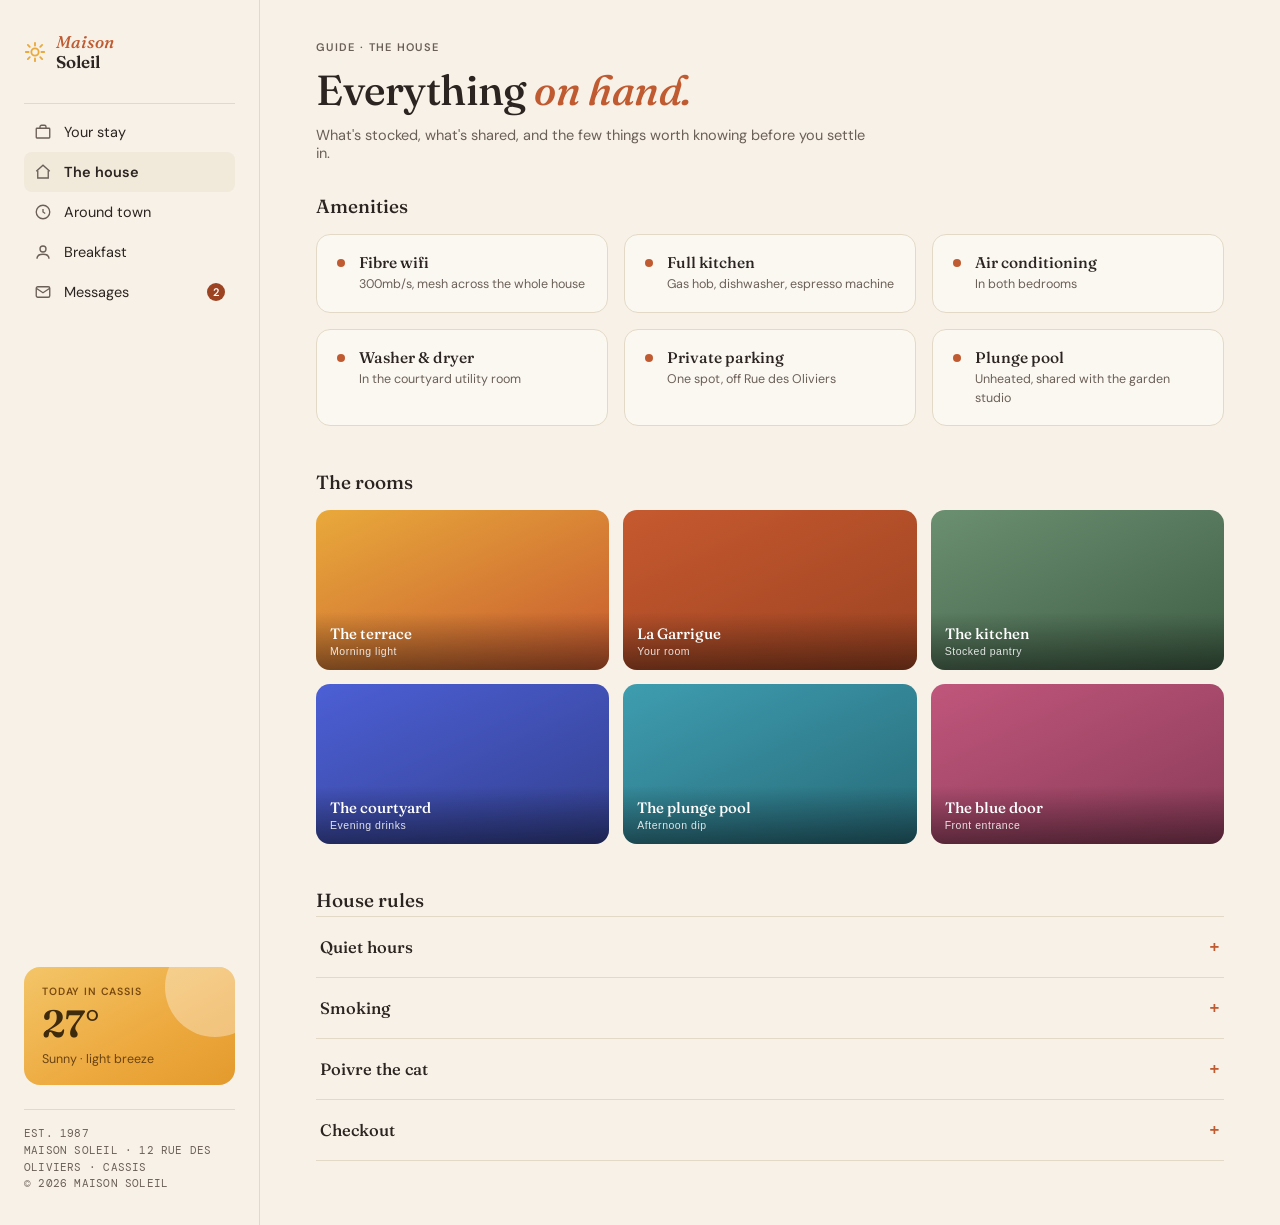
==== house.html @ 41ce0e1a "first release of maison soleil project" ====
<!DOCTYPE html>
<html lang="en">
<head>
<meta charset="UTF-8">
<meta name="viewport" content="width=device-width, initial-scale=1.0">
<title>The house · Maison Soleil</title>
<link rel="preconnect" href="https://fonts.googleapis.com">
<link rel="preconnect" href="https://fonts.gstatic.com" crossorigin>
<link href="https://fonts.googleapis.com/css2?family=Fraunces:ital,opsz,wght@0,9..144,400..600;1,9..144,500..600&family=DM+Sans:wght@400;500;600&family=DM+Mono:wght@400;500&display=swap" rel="stylesheet">
<link rel="stylesheet" href="style.css">
</head>
<body data-page="house">

  <aside>
    <div class="brand">
      <svg class="sun-icon" viewBox="0 0 24 24" fill="none" stroke="currentColor" stroke-width="2" stroke-linecap="round"><circle cx="12" cy="12" r="4"/><path d="M12 2v3M12 19v3M4.2 4.2l2.1 2.1M17.7 17.7l2.1 2.1M2 12h3M19 12h3M4.2 19.8l2.1-2.1M17.7 6.3l2.1-2.1"/></svg>
      <div class="brand-text">
        <span class="maison">Maison</span>
        <span class="soleil">Soleil</span>
      </div>
    </div>

    <nav>
      <ul>
        <li>
          <a class="item" href="index.html" data-page="stay">
            <svg viewBox="0 0 24 24" fill="none" stroke="currentColor" stroke-width="1.8"><rect x="3" y="7" width="18" height="13" rx="1"/><path d="M8 7V5a2 2 0 0 1 2-2h4a2 2 0 0 1 2 2v2"/></svg>
            Your stay
          </a>
        </li>
        <li>
          <a class="item" href="house.html" data-page="house">
            <svg viewBox="0 0 24 24" fill="none" stroke="currentColor" stroke-width="1.8"><path d="M3 11l9-8 9 8"/><path d="M5 10v10h14V10"/></svg>
            The house
          </a>
        </li>
        <li>
          <a class="item" href="around-town.html" data-page="around-town">
            <svg viewBox="0 0 24 24" fill="none" stroke="currentColor" stroke-width="1.8"><circle cx="12" cy="12" r="9"/><path d="M12 8v4l3 2"/></svg>
            Around town
          </a>
        </li>
        <li>
          <a class="item" href="breakfast.html" data-page="breakfast">
            <svg viewBox="0 0 24 24" fill="none" stroke="currentColor" stroke-width="1.8"><path d="M4 21c0-4 3-6 8-6s8 2 8 6"/><circle cx="12" cy="8" r="4"/></svg>
            Breakfast
          </a>
        </li>
        <li>
          <a class="item" href="messages.html" data-page="messages">
            <svg viewBox="0 0 24 24" fill="none" stroke="currentColor" stroke-width="1.8"><rect x="3" y="5" width="18" height="14" rx="2"/><path d="M3 7l9 6 9-6"/></svg>
            Messages
          </a>
          <span class="badge" id="messages-badge" hidden></span>
        </li>
      </ul>
    </nav>

    <div class="sidebar-spacer"></div>

    <div class="weather-card">
      <div class="eyebrow">Today in Cassis</div>
      <div class="temp">27°</div>
      <div class="desc">Sunny · light breeze</div>
    </div>

    <div class="sidebar-footer">
      EST. 1987<br>
      MAISON SOLEIL · 12 RUE DES OLIVIERS · CASSIS<br>
      © 2026 MAISON SOLEIL
    </div>
  </aside>

  <main>
    <div class="page-head">
      <div class="eyebrow-line">GUIDE · THE HOUSE</div>
      <h1>Everything <em>on hand.</em></h1>
      <p>What's stocked, what's shared, and the few things worth knowing before you settle in.</p>
    </div>

    <h2 style="font-family:'Fraunces',serif; font-weight:500; font-size:19px; margin-bottom:16px;">Amenities</h2>
    <div class="amenity-grid" id="amenity-grid"></div>

    <h2 style="font-family:'Fraunces',serif; font-weight:500; font-size:19px; margin-bottom:16px;">The rooms</h2>
    <div class="gallery-grid" id="gallery-grid"></div>

    <h2 style="font-family:'Fraunces',serif; font-weight:500; font-size:19px; margin-bottom:4px;">House rules</h2>
    <div class="accordion" id="rules-accordion"></div>
  </main>

  <div class="lightbox" id="lightbox" hidden>
    <button class="lightbox-nav prev" id="lightbox-prev" aria-label="Previous photo">‹</button>
    <div class="lightbox-frame" id="lightbox-frame">
      <button class="lightbox-close" id="lightbox-close" aria-label="Close">✕</button>
      <div class="name" id="lightbox-name"></div>
      <div class="tag" id="lightbox-tag"></div>
    </div>
    <button class="lightbox-nav next" id="lightbox-next" aria-label="Next photo">›</button>
  </div>

  <script src="js/data.js"></script>
  <script src="js/shared.js"></script>
  <script src="js/house.js"></script>
</body>
</html>
---- style.css ----
:root {
    --cream: #F7F1E7;
    --cream-2: #F1E9DA;
    --ink: #2B2420;
    --ink-soft: #6B6058;
    --rule: #E4D9C6;
    --terracotta: #C05B31;
    --terracotta-deep: #9C4322;
    --sun: #E9A93B;
    --wifi-blue: #4C5FD5;
    --breakfast-pink: #C0567B;
    --paper: #FBF8F2;
}

* {
    margin: 0;
    padding: 0;
    box-sizing: border-box;
}

body {
    background: var(--cream);
    color: var(--ink);
    font-family: 'DM Sans', sans-serif;
    min-height: 100vh;
    display: grid;
    grid-template-columns: 260px 1fr;
}

/* ---------- SIDEBAR ---------- */

aside {
    background: var(--cream);
    border-right: 1px solid var(--rule);
    padding: 32px 24px;
    display: flex;
    flex-direction: column;
    min-height: 100vh;
}

.brand {
    display: flex;
    align-items: center;
    gap: 10px;
    margin-bottom: 32px;
}

.brand .sun-icon {
    width: 22px;
    height: 22px;
    color: var(--sun);
    flex-shrink: 0;
}

.brand-text {
    line-height: 1.15;
}

.brand-text .maison {
    display: block;
    font-family: 'Fraunces', serif;
    font-style: italic;
    font-weight: 500;
    color: var(--terracotta);
    font-size: 17px;
}

.brand-text .soleil {
    display: block;
    font-family: 'Fraunces', serif;
    font-weight: 600;
    font-size: 17px;
    color: var(--ink);
}

nav {
    border-top: 1px solid var(--rule);
    padding-top: 8px;
}

nav ul {
    list-style: none;
}

nav li {
    display: flex;
    align-items: center;
    justify-content: space-between;
    gap: 12px;
    padding: 11px 10px;
    border-radius: 8px;
    font-size: 14.5px;
    color: var(--ink);
    cursor: pointer;
}

nav li:hover {
    background: var(--cream-2);
}

nav li.active {
    background: var(--cream-2);
    font-weight: 600;
}

nav li .item {
    display: flex;
    align-items: center;
    gap: 12px;
}

nav li svg {
    width: 18px;
    height: 18px;
    color: var(--ink-soft);
    flex-shrink: 0;
}

.badge {
    background: var(--terracotta-deep);
    color: #fff;
    font-size: 11px;
    font-weight: 600;
    width: 18px;
    height: 18px;
    border-radius: 50%;
    display: flex;
    align-items: center;
    justify-content: center;
}

.sidebar-spacer {
    flex: 1;
}

.weather-card {
    background: linear-gradient(150deg, #F3C568, #EDA93E 60%, #E39A2D);
    border-radius: 16px;
    padding: 18px;
    position: relative;
    overflow: hidden;
    margin-bottom: 24px;
}

.weather-card::after {
    content: "";
    position: absolute;
    top: -30px;
    right: -30px;
    width: 100px;
    height: 100px;
    border-radius: 50%;
    background: rgba(255, 255, 255, 0.35);
}

.weather-card .eyebrow {
    font-size: 10.5px;
    letter-spacing: 0.08em;
    font-weight: 600;
    color: #7A4A10;
    text-transform: uppercase;
    position: relative;
    z-index: 1;
}

.weather-card .temp {
    font-family: 'Fraunces', serif;
    font-size: 38px;
    font-weight: 600;
    color: #3E2A0C;
    margin: 2px 0 4px;
    position: relative;
    z-index: 1;
}

.weather-card .desc {
    font-size: 12.5px;
    color: #6B4413;
    position: relative;
    z-index: 1;
}

.sidebar-footer {
    font-family: 'DM Mono', monospace;
    font-size: 10.5px;
    line-height: 1.6;
    color: var(--ink-soft);
    border-top: 1px solid var(--rule);
    padding-top: 16px;
    text-transform: uppercase;
    letter-spacing: 0.02em;
}

/* ---------- MAIN ---------- */

main {
    padding: 40px 56px 64px;
}

.top-row {
    display: flex;
    justify-content: space-between;
    align-items: flex-start;
    margin-bottom: 28px;
    flex-wrap: wrap;
    gap: 16px;
}

.eyebrow-line {
    font-size: 11px;
    letter-spacing: 0.12em;
    font-weight: 600;
    color: var(--ink-soft);
    text-transform: uppercase;
    margin-bottom: 10px;
}

h1 {
    font-family: 'Fraunces', serif;
    font-weight: 500;
    font-size: 42px;
    letter-spacing: -0.01em;
}

h1 em {
    font-style: italic;
    color: var(--terracotta);
    font-weight: 500;
}

.top-actions {
    display: flex;
    gap: 10px;
}

.btn {
    font-family: 'DM Sans', sans-serif;
    font-size: 13.5px;
    font-weight: 600;
    padding: 11px 20px;
    border-radius: 100px;
    border: none;
    cursor: pointer;
    white-space: nowrap;
}

.btn-ghost {
    background: transparent;
    border: 1px solid var(--ink);
    color: var(--ink);
}

.btn-dark {
    background: var(--ink);
    color: var(--cream);
}

/* ---------- TICKET STACK ---------- */

.stack {
    position: relative;
    display: flex;
    justify-content: center;
    padding: 24px 0 8px;
}

.stack-inner {
    position: relative;
    width: 100%;
    max-width: 820px;
    height: 470px;
}

.receipt,
.welcome-card {
    position: absolute;
    top: 0;
    border-radius: 18px;
    box-shadow: 0 30px 50px -20px rgba(43, 36, 32, 0.28);
    transition: transform 0.35s ease;
}

.receipt {
    left: 0;
    width: 400px;
    background: var(--paper);
    padding: 30px 32px;
    transform: rotate(-3deg);
    font-family: 'DM Sans', sans-serif;
    border: 1px solid var(--rule);
}

.receipt-head {
    display: flex;
    justify-content: space-between;
    align-items: flex-start;
    margin-bottom: 20px;
}

.receipt-label {
    font-size: 10.5px;
    letter-spacing: 0.1em;
    color: var(--ink-soft);
    font-weight: 600;
    margin-bottom: 6px;
}

.receipt-head .num {
    font-family: 'DM Mono', monospace;
    font-size: 10.5px;
    color: var(--ink-soft);
    text-align: right;
    line-height: 1.5;
}

.receipt h2 {
    font-family: 'Fraunces', serif;
    font-weight: 500;
    font-size: 24px;
    margin-bottom: 18px;
}

.stay-dates {
    display: flex;
    justify-content: space-between;
    padding-bottom: 16px;
    border-bottom: 1px dashed var(--rule);
    margin-bottom: 16px;
}

.stay-dates .col {
    text-align: left;
}

.stay-dates .col:last-child {
    text-align: right;
}

.stay-dates .label {
    font-size: 10px;
    letter-spacing: 0.08em;
    color: var(--ink-soft);
    font-weight: 600;
    margin-bottom: 4px;
}

.stay-dates .date {
    font-family: 'Fraunces', serif;
    font-size: 26px;
    font-weight: 500;
}

.stay-dates .sub {
    font-size: 11.5px;
    color: var(--ink-soft);
    margin-top: 2px;
}

.line-items {
    margin-bottom: 14px;
}

.line-item {
    display: flex;
    justify-content: space-between;
    font-size: 13.5px;
    padding: 6px 0;
    color: var(--ink);
}

.total-row {
    display: flex;
    justify-content: space-between;
    align-items: baseline;
    padding-top: 14px;
    border-top: 1px solid var(--ink);
    margin-bottom: 18px;
}

.total-row .label {
    font-size: 11px;
    letter-spacing: 0.08em;
    font-weight: 600;
    color: var(--ink-soft);
}

.total-row .amount {
    font-family: 'Fraunces', serif;
    font-size: 26px;
    font-weight: 600;
}

.receipt-foot {
    display: flex;
    justify-content: space-between;
    align-items: center;
}

.paid-tag {
    font-family: 'DM Mono', monospace;
    font-size: 10px;
    letter-spacing: 0.06em;
    color: var(--ink-soft);
}

.barcode {
    display: flex;
    gap: 2px;
    align-items: flex-end;
    height: 26px;
}

.barcode span {
    width: 2px;
    background: var(--ink);
}

.welcome-card {
    right: 0;
    top: 40px;
    width: 400px;
    height: 430px;
    background: linear-gradient(160deg, #C6592F, #9C4322 75%);
    color: #FBEADD;
    padding: 30px 34px;
    transform: rotate(3deg);
    display: flex;
    flex-direction: column;
}

.welcome-card .sun-mark {
    position: absolute;
    top: 26px;
    right: 30px;
    width: 26px;
    height: 26px;
    color: #F4C77C;
}

.welcome-card .receipt-label {
    color: #F0C4A8;
    margin-bottom: 22px;
}

.welcome-card .note-from {
    font-family: 'Fraunces', serif;
    font-style: italic;
    font-size: 17px;
    color: #F4C77C;
    margin-bottom: 6px;
}

.welcome-card .host-name {
    font-family: 'Fraunces', serif;
    font-style: italic;
    font-weight: 500;
    font-size: 38px;
    margin-bottom: 18px;
}

.welcome-card p.note {
    font-size: 14.5px;
    line-height: 1.65;
    color: #F3DBC9;
    max-width: 300px;
}

.welcome-card .room-block {
    margin-top: auto;
}

.welcome-card .room-label {
    font-size: 10.5px;
    letter-spacing: 0.1em;
    color: #E9B896;
    font-weight: 600;
    margin-bottom: 6px;
}

.welcome-card .room-name {
    font-family: 'Fraunces', serif;
    font-size: 24px;
    font-weight: 500;
}

.hover-hint {
    text-align: center;
    font-family: 'DM Mono', monospace;
    font-size: 10.5px;
    letter-spacing: 0.1em;
    color: var(--ink-soft);
    margin: 6px 0 40px;
}

/* ---------- INFO CARDS ---------- */

.cards {
    display: grid;
    grid-template-columns: repeat(3, 1fr);
    gap: 24px;
}

.card {
    background: var(--paper);
    border: 1px solid var(--rule);
    border-radius: 16px;
    padding: 26px;
}

.card-head {
    display: flex;
    align-items: center;
    justify-content: space-between;
    margin-bottom: 22px;
}

.card-head .left {
    display: flex;
    align-items: center;
    gap: 12px;
}

.icon-badge {
    width: 34px;
    height: 34px;
    border-radius: 9px;
    display: flex;
    align-items: center;
    justify-content: center;
    color: #fff;
    flex-shrink: 0;
}

.icon-badge svg {
    width: 17px;
    height: 17px;
}

.icon-arrival {
    background: var(--terracotta);
}

.icon-wifi {
    background: var(--wifi-blue);
}

.icon-breakfast {
    background: var(--breakfast-pink);
}

.card-head .tag {
    font-size: 11px;
    letter-spacing: 0.1em;
    font-weight: 700;
    color: var(--ink-soft);
    text-transform: uppercase;
}

.card-head .num {
    font-family: 'Fraunces', serif;
    font-size: 22px;
    font-weight: 500;
}

.icon-arrival + .tag,
.card:nth-child(1) .num {
    color: var(--terracotta);
}

.card:nth-child(2) .num {
    color: var(--wifi-blue);
}

.card:nth-child(3) .num {
    color: var(--breakfast-pink);
}

.card h3 {
    font-family: 'Fraunces', serif;
    font-weight: 500;
    font-size: 21px;
    margin-bottom: 6px;
}

.card .meta {
    font-size: 12.5px;
    color: var(--ink-soft);
    margin-bottom: 14px;
}

.card p.body {
    font-size: 13.5px;
    line-height: 1.6;
    color: #4B4239;
}

.wifi-box {
    background: var(--cream-2);
    border-radius: 10px;
    padding: 10px 14px;
    display: flex;
    justify-content: space-between;
    align-items: center;
    margin-bottom: 8px;
}

.wifi-box .k {
    font-size: 10px;
    letter-spacing: 0.08em;
    color: var(--ink-soft);
    font-weight: 600;
}

.wifi-box .v {
    font-family: 'DM Mono', monospace;
    font-size: 13px;
    font-weight: 500;
}

.copy-pill {
    font-family: 'DM Sans', sans-serif;
    font-size: 10px;
    font-weight: 700;
    background: var(--paper);
    border: 1px solid var(--rule);
    border-radius: 100px;
    padding: 3px 9px;
    margin-left: 8px;
    cursor: pointer;
}

/* ---------- Responsive: Tablets (max-width: 980px) ---------- */

@media (max-width: 980px) {
    body {
        grid-template-columns: 1fr;
    }

    aside {
        min-height: auto;
    }

    main {
        padding: 28px;
    }

    .stack-inner {
        height: 620px;
    }

    .receipt {
        left: 50%;
        transform: translateX(-58%) rotate(-3deg);
    }

    .welcome-card {
        left: 50%;
        transform: translateX(-42%) rotate(3deg);
        top: 190px;
    }

    .cards {
        grid-template-columns: 1fr;
    }
}

/* ---------- Responsive: Small tablets / large phones (max-width: 768px) ---------- */

@media (max-width: 768px) {
    main {
        padding: 24px;
    }

    h1 {
        font-size: 34px;
    }

    .top-row {
        flex-direction: column;
        align-items: flex-start;
    }

    .top-actions {
        width: 100%;
    }

    .top-actions .btn {
        flex: 1;
    }

    .stack-inner {
        height: 600px;
    }

    .receipt,
    .welcome-card {
        width: 90%;
        max-width: 400px;
    }

    .receipt {
        transform: translateX(-50%) rotate(-2deg);
    }

    .welcome-card {
        transform: translateX(-50%) rotate(2deg);
        top: 210px;
    }
}

/* ---------- Responsive: Phones (max-width: 480px) ---------- */

@media (max-width: 480px) {
    aside {
        padding: 24px 18px;
    }

    main {
        padding: 20px 16px 40px;
    }

    h1 {
        font-size: 28px;
    }

    .eyebrow-line {
        font-size: 10px;
    }

    .btn {
        font-size: 12.5px;
        padding: 10px 16px;
    }

    .stack {
        padding: 16px 0 4px;
    }

    .stack-inner {
        height: auto;
    }

    .receipt,
    .welcome-card {
        position: static;
        width: 100%;
        max-width: 100%;
        transform: none !important;
        margin-bottom: 20px;
    }

    .welcome-card {
        top: 0;
    }

    .hover-hint {
        display: none;
    }

    .cards {
        grid-template-columns: 1fr;
        gap: 16px;
    }

    .card {
        padding: 20px;
    }

    .stay-dates {
        flex-direction: column;
        gap: 12px;
    }

    .stay-dates .col:last-child {
        text-align: left;
    }

    .receipt-foot {
        flex-direction: column;
        align-items: flex-start;
        gap: 12px;
    }
}
/* ==================================================================
   ADDITIONS — interactivity states + new pages (house, around-town,
   breakfast, messages). Reuses the tokens defined at the top of file.
   ================================================================== */

/* ---------- countdown (Your stay) ---------- */
.countdown {
    font-family: 'DM Mono', monospace;
    font-size: 12.5px;
    letter-spacing: 0.04em;
    color: var(--terracotta-deep);
    margin-top: 10px;
    min-height: 16px;
}
.countdown.current { color: #4C7A3D; }
.countdown.past { color: var(--ink-soft); font-style: italic; }

/* ---------- weather card mood variants ---------- */
.weather-card.cloudy { background: linear-gradient(150deg, #C9CDD6, #A9AFBC 60%, #99A0AF); }
.weather-card.cloudy .temp,
.weather-card.cloudy .eyebrow,
.weather-card.cloudy .desc { color: #2E3340; }
.weather-card.rainy { background: linear-gradient(150deg, #8FA6C2, #6E88AA 60%, #5E779C); }
.weather-card.rainy .temp,
.weather-card.rainy .eyebrow,
.weather-card.rainy .desc { color: #EAF1FB; }

/* ---------- copy button feedback ---------- */
.copy-pill.copied {
    background: var(--terracotta);
    border-color: var(--terracotta);
    color: #fff;
}

/* ---------- focus states (accessibility floor) ---------- */
a:focus-visible,
button:focus-visible,
input:focus-visible,
textarea:focus-visible,
select:focus-visible,
[tabindex]:focus-visible {
    outline: 2px solid var(--terracotta);
    outline-offset: 2px;
}
nav a.item { text-decoration: none; color: inherit; }

/* ---------- generic page header (used on house / around-town / breakfast / messages) ---------- */
.page-head { margin-bottom: 32px; }
.page-head h1 { margin-top: 8px; }
.page-head p { color: var(--ink-soft); font-size: 14.5px; margin-top: 10px; max-width: 560px; }

/* ---------- THE HOUSE: amenities ---------- */
.amenity-grid {
    display: grid;
    grid-template-columns: repeat(3, 1fr);
    gap: 16px;
    margin-bottom: 44px;
}
.amenity {
    background: var(--paper);
    border: 1px solid var(--rule);
    border-radius: 14px;
    padding: 18px 20px;
    display: flex;
    gap: 14px;
    align-items: flex-start;
}
.amenity .dot {
    width: 8px; height: 8px; border-radius: 50%;
    background: var(--terracotta);
    margin-top: 6px;
    flex-shrink: 0;
}
.amenity h4 { font-family: 'Fraunces', serif; font-weight: 500; font-size: 15.5px; margin-bottom: 3px; }
.amenity p { font-size: 12.5px; color: var(--ink-soft); line-height: 1.5; }

/* ---------- THE HOUSE: gallery + lightbox ---------- */
.gallery-grid {
    display: grid;
    grid-template-columns: repeat(3, 1fr);
    gap: 14px;
    margin-bottom: 44px;
}
.gallery-tile {
    position: relative;
    height: 160px;
    border-radius: 14px;
    overflow: hidden;
    cursor: zoom-in;
    border: none;
    padding: 0;
    display: flex;
    align-items: flex-end;
    background: linear-gradient(155deg, var(--tile-a, #C6592F), var(--tile-b, #9C4322));
}
.gallery-tile:nth-child(1) { --tile-a: #E9A93B; --tile-b: #C6592F; }
.gallery-tile:nth-child(2) { --tile-a: #C6592F; --tile-b: #9C4322; }
.gallery-tile:nth-child(3) { --tile-a: #6B8F71; --tile-b: #3F5E45; }
.gallery-tile:nth-child(4) { --tile-a: #4C5FD5; --tile-b: #33408F; }
.gallery-tile:nth-child(5) { --tile-a: #3E9DB0; --tile-b: #276A78; }
.gallery-tile:nth-child(6) { --tile-a: #C0567B; --tile-b: #8A3B58; }
.gallery-tile .caption {
    width: 100%;
    padding: 12px 14px;
    background: linear-gradient(to top, rgba(0,0,0,0.45), transparent);
    color: #fff;
    text-align: left;
}
.gallery-tile .caption .name { font-family: 'Fraunces', serif; font-size: 15px; font-weight: 500; }
.gallery-tile .caption .tag { font-size: 10.5px; opacity: 0.85; letter-spacing: 0.05em; }

.lightbox {
    position: fixed; inset: 0;
    background: rgba(43,36,32,0.82);
    display: flex; align-items: center; justify-content: center;
    z-index: 100;
    padding: 40px;
}
.lightbox[hidden] { display: none; }
.lightbox-frame {
    width: min(640px, 100%);
    height: min(420px, 70vh);
    border-radius: 18px;
    background: linear-gradient(155deg, var(--tile-a, #C6592F), var(--tile-b, #9C4322));
    display: flex; flex-direction: column; justify-content: flex-end;
    padding: 28px;
    position: relative;
    color: #fff;
}
.lightbox-frame .name { font-family: 'Fraunces', serif; font-size: 28px; font-weight: 500; }
.lightbox-frame .tag { font-size: 12px; letter-spacing: 0.06em; opacity: 0.85; margin-top: 4px; }
.lightbox-close {
    position: absolute; top: 16px; right: 16px;
    width: 34px; height: 34px; border-radius: 50%;
    border: none; background: rgba(255,255,255,0.18); color: #fff;
    font-size: 16px; cursor: pointer;
}
.lightbox-nav {
    position: absolute; top: 50%; transform: translateY(-50%);
    width: 38px; height: 38px; border-radius: 50%;
    border: none; background: rgba(255,255,255,0.18); color: #fff;
    font-size: 16px; cursor: pointer;
}
.lightbox-nav.prev { left: -50px; }
.lightbox-nav.next { right: -50px; }

/* ---------- THE HOUSE: accordion rules ---------- */
.accordion { border-top: 1px solid var(--rule); }
.accordion-item { border-bottom: 1px solid var(--rule); }
.accordion-trigger {
    width: 100%;
    background: none; border: none; cursor: pointer;
    display: flex; align-items: center; justify-content: space-between;
    padding: 18px 4px;
    font-family: 'Fraunces', serif; font-size: 16.5px; font-weight: 500;
    color: var(--ink); text-align: left;
}
.accordion-trigger .plus { font-family: 'DM Mono', monospace; font-size: 18px; color: var(--terracotta); transition: transform 0.2s ease; }
.accordion-trigger[aria-expanded="true"] .plus { transform: rotate(45deg); }
.accordion-panel {
    max-height: 0;
    overflow: hidden;
    transition: max-height 0.25s ease;
}
.accordion-panel p { padding: 0 4px 18px; font-size: 13.5px; color: var(--ink-soft); line-height: 1.6; max-width: 560px; }

/* ---------- AROUND TOWN ---------- */
.filter-tabs { display: flex; gap: 8px; margin-bottom: 24px; flex-wrap: wrap; }
.filter-tab {
    font-family: 'DM Sans', sans-serif;
    font-size: 13px; font-weight: 600;
    padding: 9px 18px;
    border-radius: 100px;
    border: 1px solid var(--rule);
    background: var(--paper);
    color: var(--ink-soft);
    cursor: pointer;
}
.filter-tab.active { background: var(--ink); border-color: var(--ink); color: var(--cream); }

.spot-grid { display: grid; grid-template-columns: repeat(2, 1fr); gap: 16px; }
.spot-card {
    background: var(--paper);
    border: 1px solid var(--rule);
    border-radius: 16px;
    padding: 22px 24px;
}
.spot-card .row-top { display: flex; justify-content: space-between; align-items: flex-start; gap: 10px; margin-bottom: 8px; }
.spot-card h4 { font-family: 'Fraunces', serif; font-size: 18px; font-weight: 500; }
.spot-card .distance { font-family: 'DM Mono', monospace; font-size: 11px; color: var(--ink-soft); white-space: nowrap; }
.spot-card p { font-size: 13px; color: var(--ink-soft); line-height: 1.55; margin-bottom: 12px; }
.status-pill { display: inline-flex; align-items: center; gap: 6px; font-size: 11px; font-weight: 600; letter-spacing: 0.03em; }
.status-pill .dot { width: 7px; height: 7px; border-radius: 50%; }
.status-pill.open { color: #3F6E32; }
.status-pill.open .dot { background: #4C9B3B; }
.status-pill.closed { color: var(--ink-soft); }
.status-pill.closed .dot { background: #B7ACA0; }

/* ---------- BREAKFAST ---------- */
.breakfast-layout { display: grid; grid-template-columns: 1.4fr 1fr; gap: 28px; align-items: start; }
.menu-grid { display: grid; grid-template-columns: 1fr 1fr; gap: 12px; margin-bottom: 22px; }
.menu-item {
    display: flex; gap: 12px; align-items: flex-start;
    background: var(--paper); border: 1px solid var(--rule); border-radius: 14px;
    padding: 14px 16px; cursor: pointer;
}
.menu-item input { margin-top: 3px; accent-color: var(--terracotta); width: 16px; height: 16px; flex-shrink: 0; }
.menu-item .name { font-family: 'Fraunces', serif; font-size: 14.5px; font-weight: 500; }
.menu-item .tag { font-size: 10px; color: var(--terracotta-deep); font-weight: 600; letter-spacing: 0.04em; text-transform: uppercase; }
.menu-item .desc { font-size: 12px; color: var(--ink-soft); margin-top: 3px; line-height: 1.45; }

.field { margin-bottom: 18px; }
.field label { display: block; font-size: 11px; letter-spacing: 0.08em; font-weight: 600; color: var(--ink-soft); text-transform: uppercase; margin-bottom: 6px; }
.field input[type="time"],
.field textarea {
    width: 100%;
    font-family: 'DM Sans', sans-serif;
    font-size: 14px;
    padding: 11px 14px;
    border-radius: 10px;
    border: 1px solid var(--rule);
    background: var(--paper);
    color: var(--ink);
}
.field textarea { resize: vertical; min-height: 70px; }
.field .hint { font-size: 11.5px; color: var(--ink-soft); margin-top: 6px; }
.field .hint.error { color: var(--terracotta-deep); }

.order-summary {
    background: var(--paper); border: 1px solid var(--rule); border-radius: 16px; padding: 24px;
    position: sticky; top: 24px;
}
.order-summary h3 { font-family: 'Fraunces', serif; font-size: 18px; margin-bottom: 14px; }
.order-summary ul { list-style: none; font-size: 13px; margin-bottom: 14px; }
.order-summary li { padding: 5px 0; color: var(--ink); display: flex; justify-content: space-between; }
.order-summary .empty { color: var(--ink-soft); font-style: italic; font-size: 13px; }
.order-confirmed { background: #EEF3E8; border: 1px solid #C9DAB9; border-radius: 12px; padding: 12px 14px; font-size: 12.5px; color: #3F6E32; margin-bottom: 14px; }

/* ---------- MESSAGES ---------- */
.chat-shell {
    background: var(--paper); border: 1px solid var(--rule); border-radius: 18px;
    max-width: 640px;
    display: flex; flex-direction: column;
    height: 560px;
}
.chat-head { display: flex; align-items: center; gap: 12px; padding: 18px 22px; border-bottom: 1px solid var(--rule); }
.chat-avatar {
    width: 38px; height: 38px; border-radius: 50%;
    background: linear-gradient(155deg, #E9A93B, #C05B31);
    display: flex; align-items: center; justify-content: center;
    color: #fff; font-family: 'Fraunces', serif; font-weight: 600; font-size: 15px;
}
.chat-head h4 { font-family: 'Fraunces', serif; font-size: 16px; font-weight: 500; }
.chat-head .sub { font-size: 11.5px; color: var(--ink-soft); }
.chat-log { flex: 1; overflow-y: auto; padding: 20px 22px; display: flex; flex-direction: column; gap: 10px; }
.bubble { max-width: 78%; padding: 11px 15px; border-radius: 16px; font-size: 13.5px; line-height: 1.5; }
.bubble.host { align-self: flex-start; background: var(--cream-2); border-bottom-left-radius: 4px; }
.bubble.guest { align-self: flex-end; background: var(--ink); color: var(--cream); border-bottom-right-radius: 4px; }
.bubble-time { font-size: 10px; color: var(--ink-soft); margin-top: 3px; }
.bubble.guest + .bubble-time,
.bubble.guest ~ .bubble-time { text-align: right; }
.msg-row { display: flex; flex-direction: column; }
.msg-row.guest { align-items: flex-end; }
.typing { align-self: flex-start; font-size: 12px; color: var(--ink-soft); font-style: italic; padding-left: 4px; }
.chat-input-row { display: flex; gap: 10px; padding: 16px 20px; border-top: 1px solid var(--rule); }
.chat-input-row input {
    flex: 1; font-family: 'DM Sans', sans-serif; font-size: 13.5px;
    padding: 11px 16px; border-radius: 100px; border: 1px solid var(--rule); background: var(--cream);
}
.chat-input-row button {
    font-family: 'DM Sans', sans-serif; font-weight: 600; font-size: 13px;
    padding: 11px 20px; border-radius: 100px; border: none;
    background: var(--ink); color: var(--cream); cursor: pointer;
}
.chat-input-row button:disabled { opacity: 0.4; cursor: not-allowed; }

/* ---------- print stylesheet: receipt only ---------- */
@media print {
    aside, .top-actions, .welcome-card, .hover-hint, .cards, nav { display: none !important; }
    body { display: block; background: #fff; }
    main { padding: 0; }
    .stack { padding: 0; }
    .stack-inner { height: auto; }
    .receipt { position: static; transform: none; box-shadow: none; width: 100%; max-width: 480px; margin: 0 auto; }
}

/* ---------- responsive: new pages ---------- */
@media (max-width: 980px) {
    .amenity-grid { grid-template-columns: 1fr 1fr; }
    .gallery-grid { grid-template-columns: 1fr 1fr; }
    .spot-grid { grid-template-columns: 1fr; }
    .breakfast-layout { grid-template-columns: 1fr; }
    .order-summary { position: static; }
}
@media (max-width: 480px) {
    .amenity-grid { grid-template-columns: 1fr; }
    .gallery-grid { grid-template-columns: 1fr; }
    .menu-grid { grid-template-columns: 1fr; }
    .chat-shell { height: 70vh; }
    .lightbox-nav.prev { left: 8px; }
    .lightbox-nav.next { right: 8px; }
}
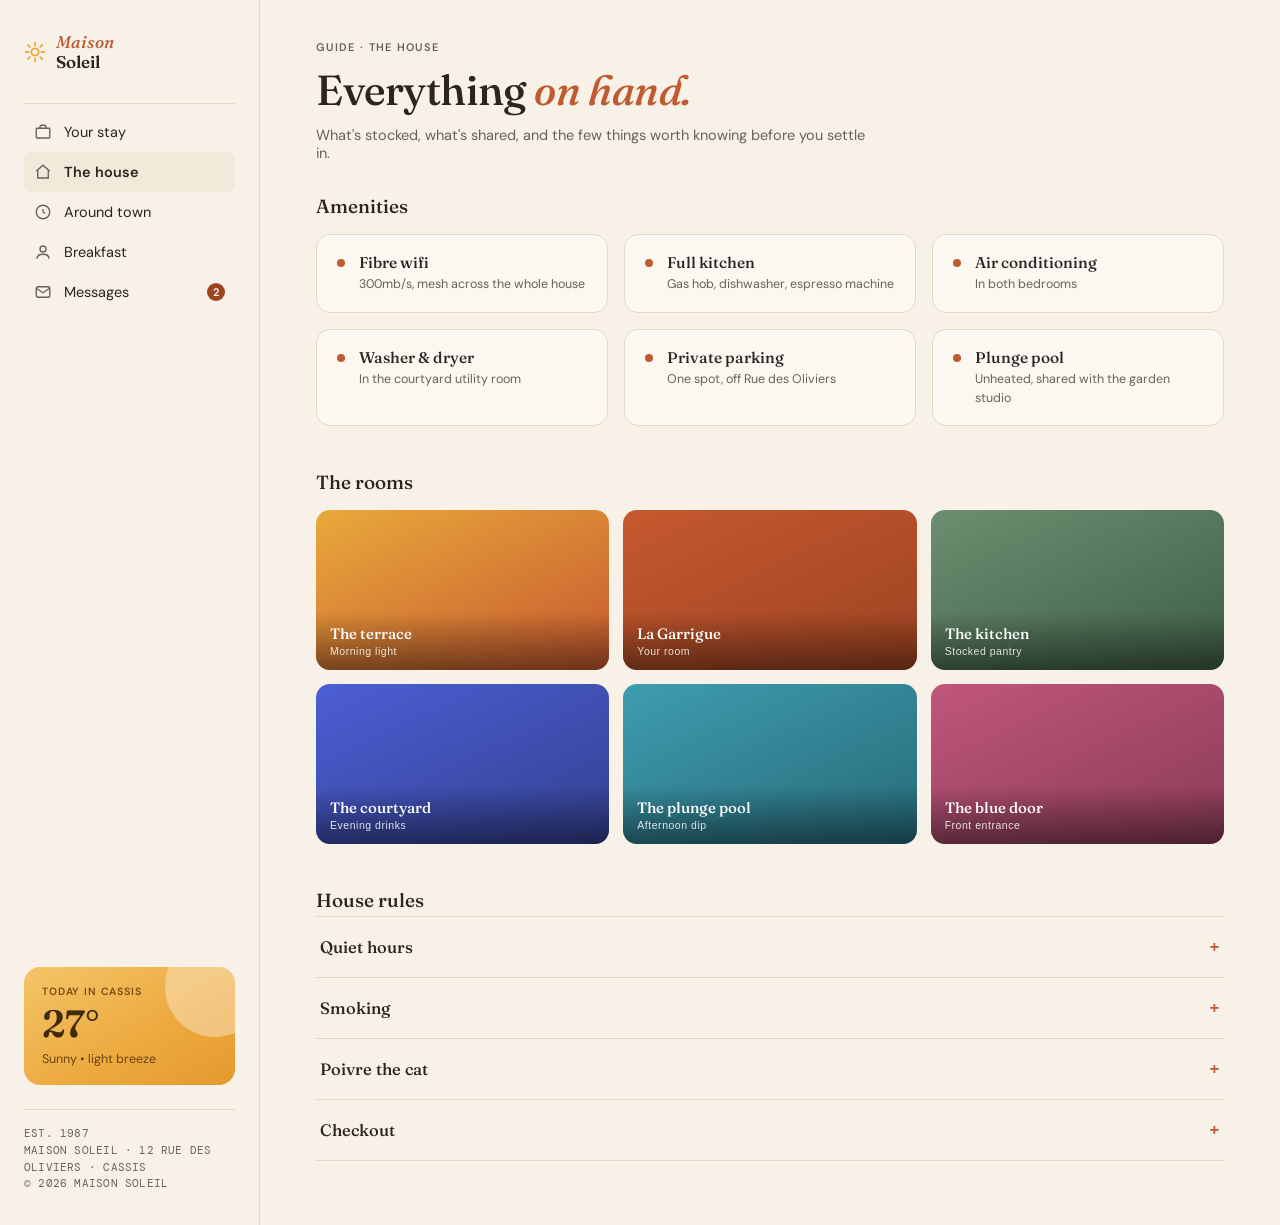
==== commit a328871b: "Update weather description formatting in house.html" ====
--- a/house.html
+++ b/house.html
@@ -61,7 +61,7 @@
     <div class="weather-card">
       <div class="eyebrow">Today in Cassis</div>
       <div class="temp">27°</div>
-      <div class="desc">Sunny · light breeze</div>
+      <div class="desc">Sunny • light breeze</div>
     </div>
 
     <div class="sidebar-footer">
